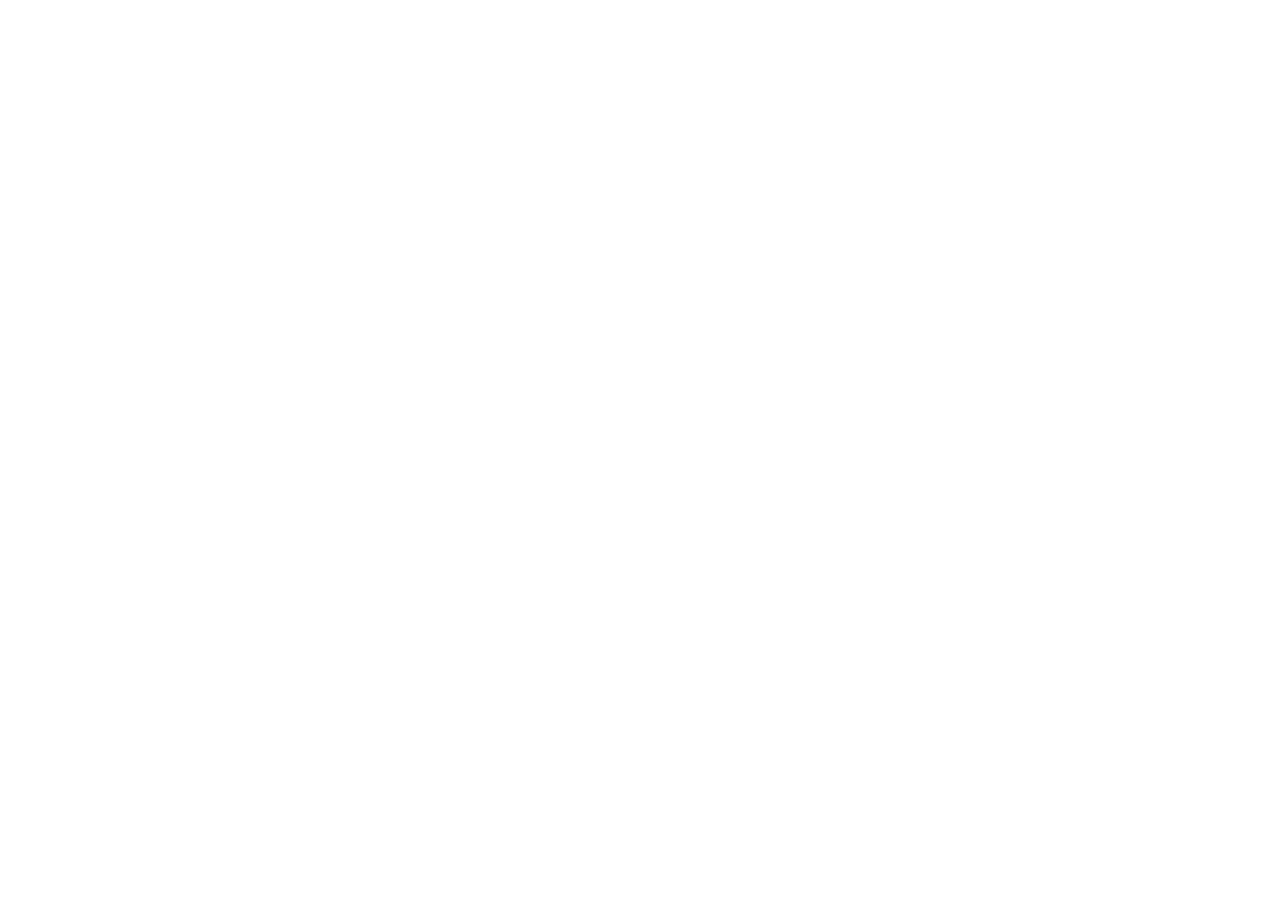
==== index.html @ d2d69a57 "premier commit" ====
<!DOCTYPE html>
<html lang="en">
<head>
    <meta charset="UTF-8">
    <meta name="viewport" content="width=device-width, initial-scale=1.0">
    <title>portfolio</title>
</head>
<body>
    
</body>
</html>
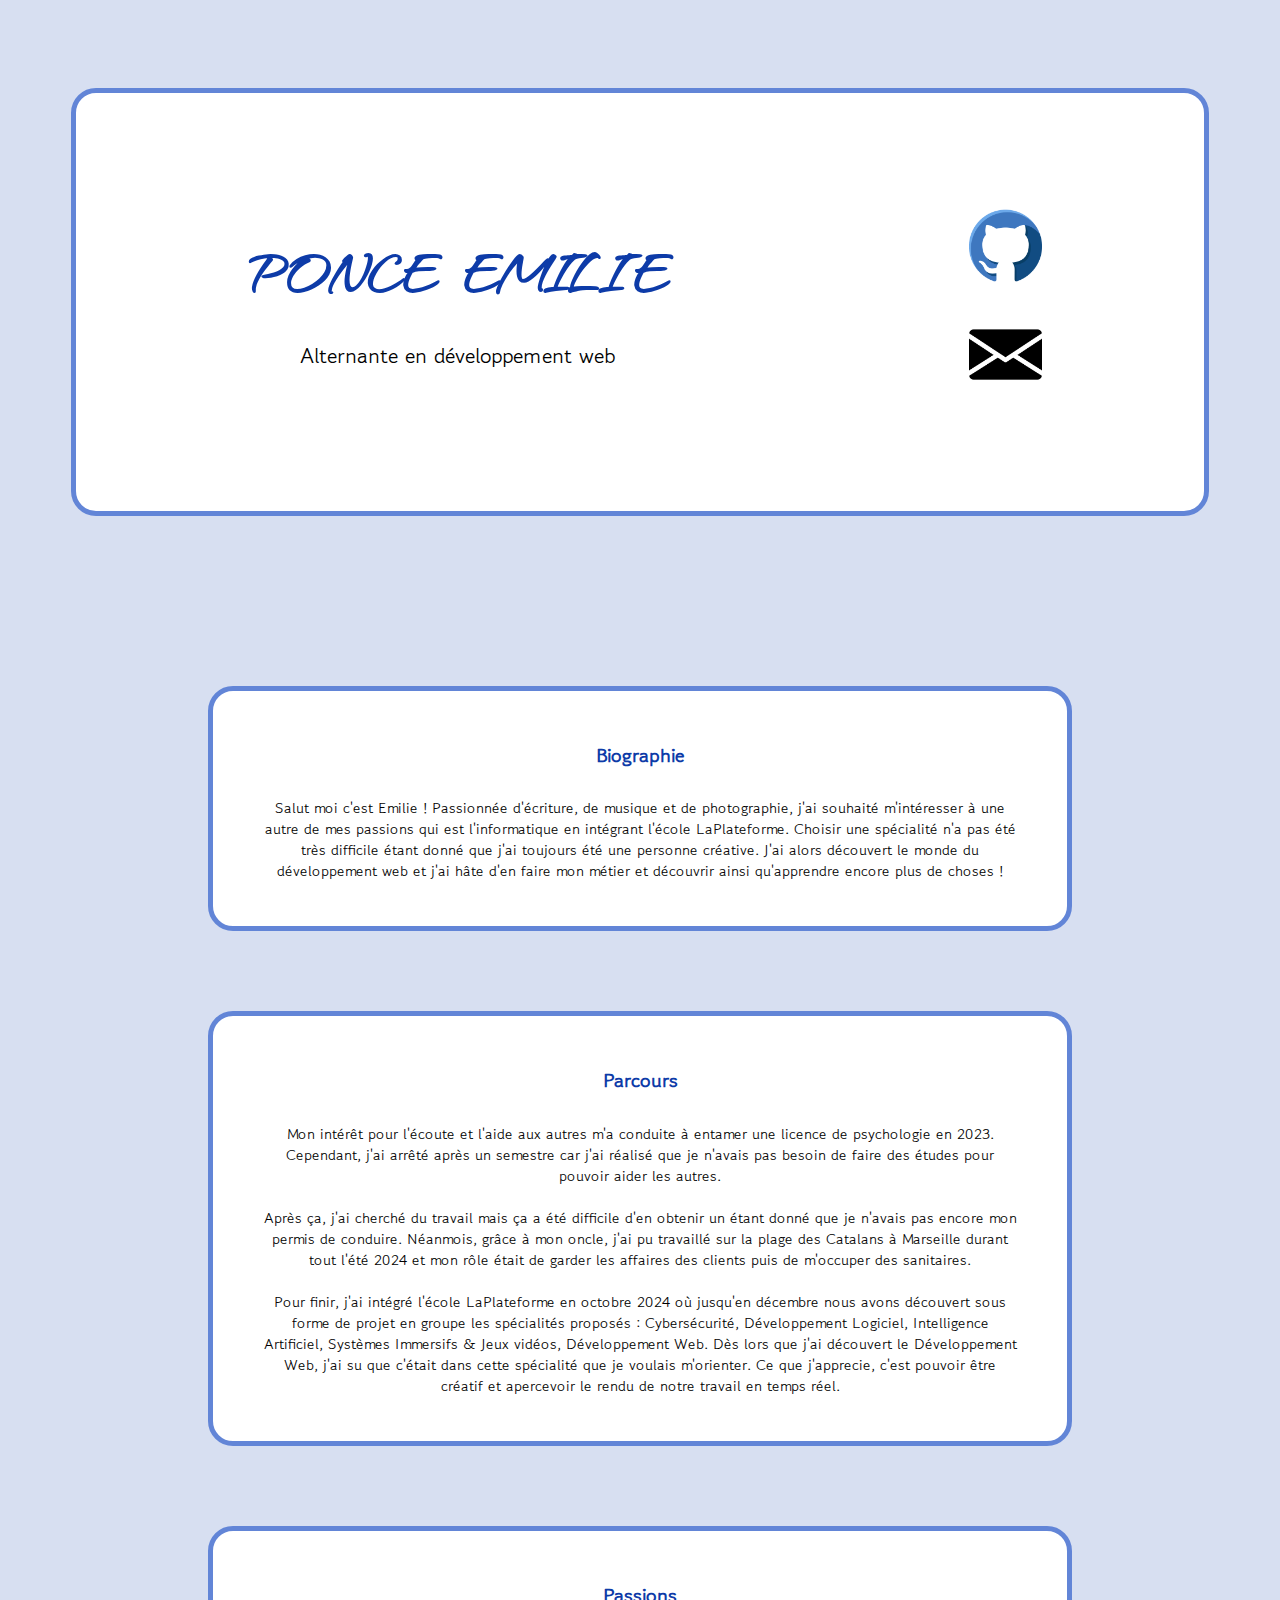
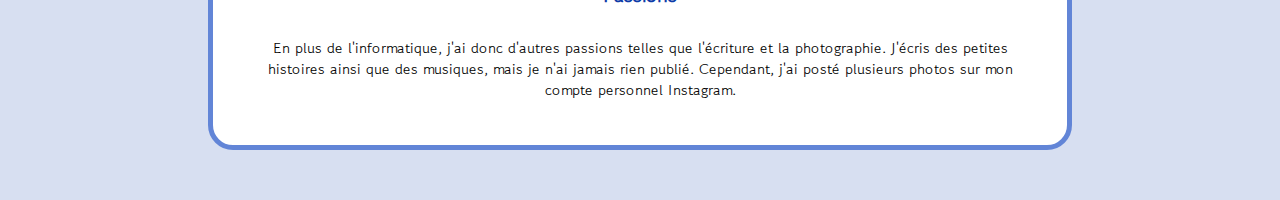
==== commit dd7756be: "j'ai pratiquement terminé" ====
--- a/index.html
+++ b/index.html
@@ -4,8 +4,78 @@
     <meta charset="UTF-8">
     <meta name="viewport" content="width=device-width, initial-scale=1.0">
     <title>portfolio</title>
+    <link rel="preconnect" href="https://fonts.googleapis.com">
+    <link rel="preconnect" href="https://fonts.gstatic.com" crossorigin>
+    <link href="https://fonts.googleapis.com/css2?family=UnifrakturMaguntia&display=swap" rel="stylesheet">
+    <link rel="preconnect" href="https://fonts.googleapis.com">
+    <link rel="preconnect" href="https://fonts.gstatic.com" crossorigin>
+    <link href="https://fonts.googleapis.com/css2?family=Emilys+Candy&family=Hurricane&display=swap" rel="stylesheet">
+    <link rel="preconnect" href="https://fonts.googleapis.com">
+    <link rel="preconnect" href="https://fonts.gstatic.com" crossorigin>
+    <link href="https://fonts.googleapis.com/css2?family=Gowun+Dodum&display=swap" rel="stylesheet">
+
+    <link rel="stylesheet" href="style.css">
 </head>
 <body>
-    
+
+<!--titre/statut/réseaux-->
+    <div class="profil">
+        <div class="pro">
+            <h1 class="nomprénom">
+                PONCE EMILIE
+            </h1>
+
+            <h3 class="sous-titre">
+                Alternante en développement web
+            </h3>
+        </div>
+
+            <div class="reseaux3">
+                <a href="https://github.com/emilie-ponce" alt="lien github">
+                    <img class="github" src="images/github.png" alt="photo github">
+                </a>
+                <a href="mailto:emilie.ponce@laplateforme.io" alt="lien email">
+                    <img class="gmail" src="images/email.png" alt="image gmail">
+                </a>
+            </div>
+        </div>
+    </div>
+
+<!--biographie-->
+    <div class="bio">
+        <h3 class="bio2">
+            Biographie           
+        </h3>
+
+        <p class="bio3">
+            Salut moi c'est Emilie ! Passionnée d'écriture, de musique et de photographie, j'ai souhaité m'intéresser à une autre de mes passions qui est l'informatique en intégrant l'école LaPlateforme. Choisir une spécialité n'a pas été très difficile étant donné que j'ai toujours été une personne créative. J'ai alors découvert le monde du développement web et j'ai hâte d'en faire mon métier et découvrir ainsi qu'apprendre encore plus de choses ! 
+        </p>
+    </div>
+
+<!--parcours-->
+    <div class="parcours">       
+        <h3 class="parcours2">
+            Parcours
+        </h3>
+        
+        <p class="parcours3">
+            Mon intérêt pour l'écoute et l'aide aux autres m'a conduite à entamer une licence de psychologie en 2023. Cependant, j'ai arrêté après un semestre car j'ai réalisé que je n'avais pas besoin de faire des études pour pouvoir aider les autres.<br><br> Après ça, j'ai cherché du travail mais ça a été difficile d'en obtenir un étant donné que je n'avais pas encore mon permis de conduire. Néanmois, grâce à mon oncle, j'ai pu travaillé sur la plage des Catalans à Marseille durant tout l'été 2024 et mon rôle était de garder les affaires des clients puis de m'occuper des sanitaires. <br><br> Pour finir, j'ai intégré l'école LaPlateforme en octobre 2024 où jusqu'en décembre nous avons découvert sous forme de projet en groupe les spécialités proposés : Cybersécurité, Développement Logiciel, Intelligence Artificiel, Systèmes Immersifs & Jeux vidéos, Développement Web. Dès lors que j'ai découvert le Développement Web, j'ai su que c'était dans cette spécialité que je voulais m'orienter. Ce que j'apprecie, c'est pouvoir être créatif et apercevoir le rendu de notre travail en temps réel. 
+        </p>
+    </div>
+
+<!--passions-->
+    <div class="passion">
+        <h3 class="passion2">
+            Passions
+        </h3>
+
+        <p class="passion3">
+            En plus de l'informatique, j'ai donc d'autres passions telles que l'écriture et la photographie. J'écris des petites histoires ainsi que des musiques, mais je n'ai jamais rien publié. Cependant, j'ai posté plusieurs photos sur mon compte personnel Instagram.
+        </p>
+    </div>
+
+
+
+
 </body>
 </html>--- a/style.css
+++ b/style.css
@@ -0,0 +1,118 @@
+body{
+    background-color: #d7dff1;
+}
+/*profil*/
+.profil{
+    border: solid 5px #6285d7;
+    background-color: white;
+    border-radius: 25px;
+    display: flex;
+    justify-content: center;
+    padding: 100px 15px 100px 15px;
+    margin: 5%;
+    margin-top: 7%;
+}
+.pro{
+    display: flex;
+    flex-direction: column;
+    width: 100%;
+}
+.nomprénom{
+    font-family: "Hurricane", serif;
+    font-size: 60px;
+    text-align: center;
+    margin-bottom: 0%;
+    color: #0d3ba8;
+}
+.sous-titre{
+    font-family: "Gowun Dodum", serif;
+    font-weight: 400;
+    font-size: 22px;
+    text-align: center;
+    margin-bottom: 40px;
+}
+
+/*réseaux-sociaux*/
+.reseaux{
+    display: flex;
+    flex-direction: column;
+    justify-content: center;
+    width: 50%;
+}
+.reseaux2{
+    text-align: center;
+    margin-bottom: 25px;
+}
+.reseaux3{
+    display: flex;
+    text-align: center;
+    flex-wrap: wrap;
+    align-items: center;
+    width: 50%;
+}
+.github{
+    width: 20%;
+}
+.gmail{
+    width: 20%;
+}
+
+/*biographie*/
+.bio{
+    border: solid 5px #6285d7;
+    background-color: white;
+    border-radius: 25px;
+    padding: 30px 50px 30px 50px;
+    margin: 170px 200px 80px 200px;
+    text-align: center;
+}
+.bio2{
+    font-family: "Gowun Dodum", serif;
+    font-size: 20px;
+    padding-bottom: 1%;
+    color: #0d3ba8;
+}
+.bio3{
+    font-family: "Gowun Dodum", serif;
+    font-size: 15px;
+}
+
+/*parcours*/
+.parcours{
+    border: solid 5px #6285d7;
+    background-color: white;
+    border-radius: 25px;
+    padding: 30px 50px 30px 50px;
+    text-align: center;
+    margin: 25px 200px 80px 200px;
+}
+.parcours2{
+    font-family: "Gowun Dodum", serif;
+    font-size: 20px;
+    padding-bottom: 1%;
+    color: #0d3ba8;
+}
+.parcours3{
+    font-family: "Gowun Dodum", serif;
+    font-size: 15px;
+}
+
+/*passions*/
+.passion{
+    border: solid 5px #6285d7;
+    background-color: white;
+    border-radius: 25px;
+    padding: 30px 50px 30px 50px;
+    text-align: center;
+    margin: 24px 200px 50px 200px;
+}
+.passion2{
+    font-family: "Gowun Dodum", serif;
+    font-size: 20px;
+    padding-bottom: 1%;
+    color: #0d3ba8;
+}
+.passion3{
+    font-family: "Gowun Dodum", serif;
+    font-size: 15px;
+}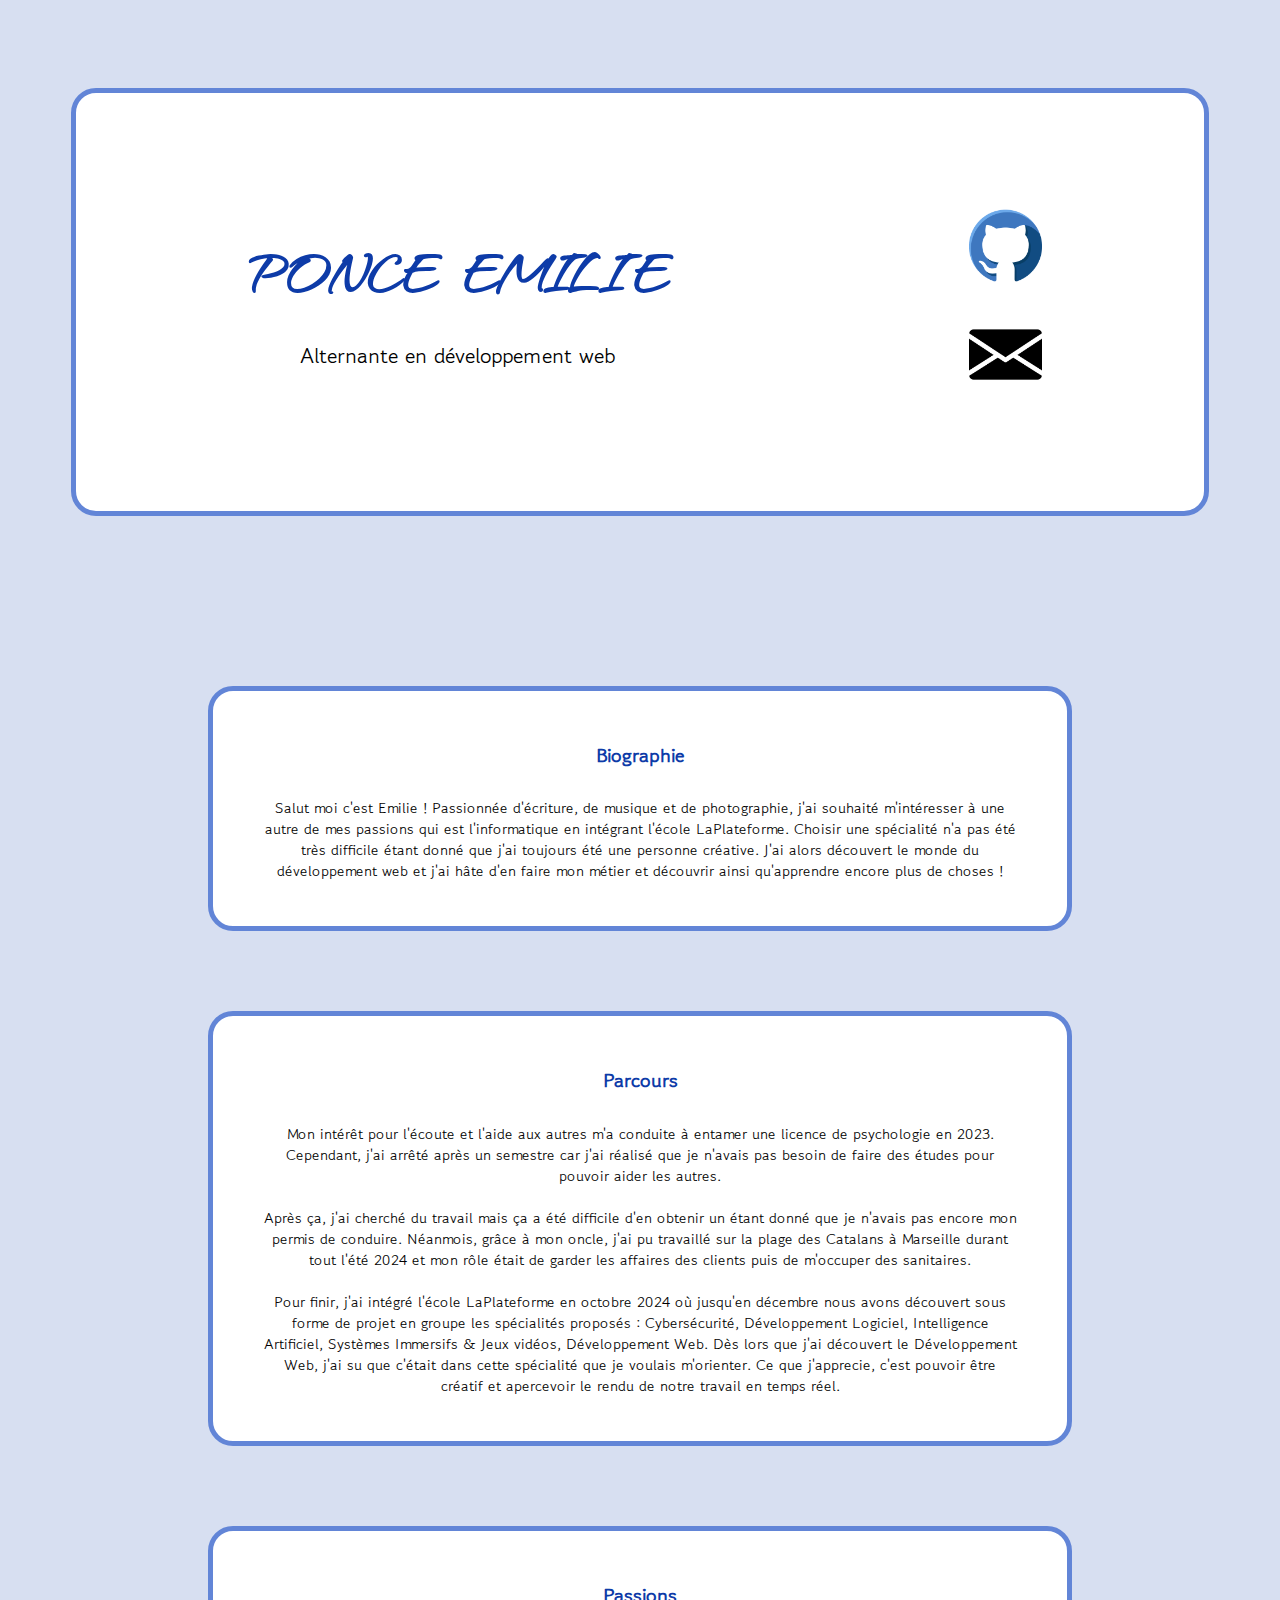
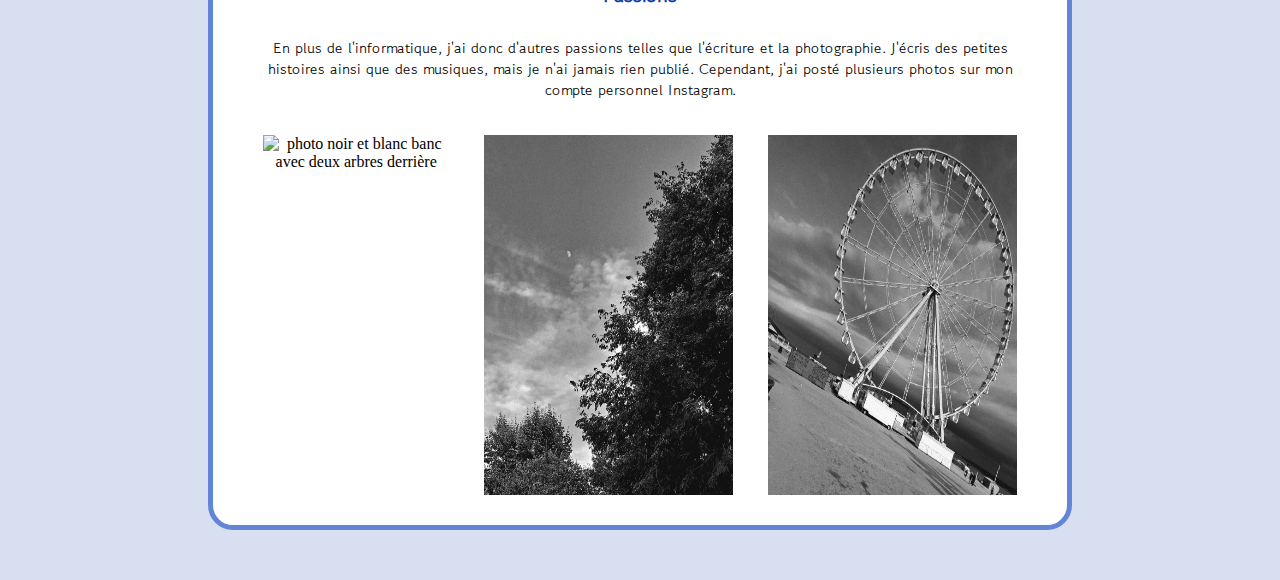
==== commit b64caf7a: "j'ai mit les trois photos pour la div images" ====
--- a/index.html
+++ b/index.html
@@ -72,6 +72,12 @@
         <p class="passion3">
             En plus de l'informatique, j'ai donc d'autres passions telles que l'écriture et la photographie. J'écris des petites histoires ainsi que des musiques, mais je n'ai jamais rien publié. Cependant, j'ai posté plusieurs photos sur mon compte personnel Instagram.
         </p>
+
+        <div class="images">
+            <img class="image1" src="images/image1.png" alt="photo noir et blanc banc avec deux arbres derrière">
+            <img class="image2" src="images/image2.png" alt="photo noir et blanc ciel avec lune">
+            <img class="image3" src="images/image3.png" alt="photo noir et blanc roue">
+        </div>
     </div>
 
 
--- a/style.css
+++ b/style.css
@@ -115,4 +115,24 @@
 .passion3{
     font-family: "Gowun Dodum", serif;
     font-size: 15px;
+    padding-bottom: 20px;
+}
+
+/*images*/
+.images{
+    display: flex;
+    gap: 35px;
+    justify-content: center;
+}
+.image1{
+    width: 33%;
+    height: 40vh;
+}
+.image2{
+    width: 33%;
+    height: 40vh;
+}
+.image3{
+    width: 33%;
+    height: 40vh;
 }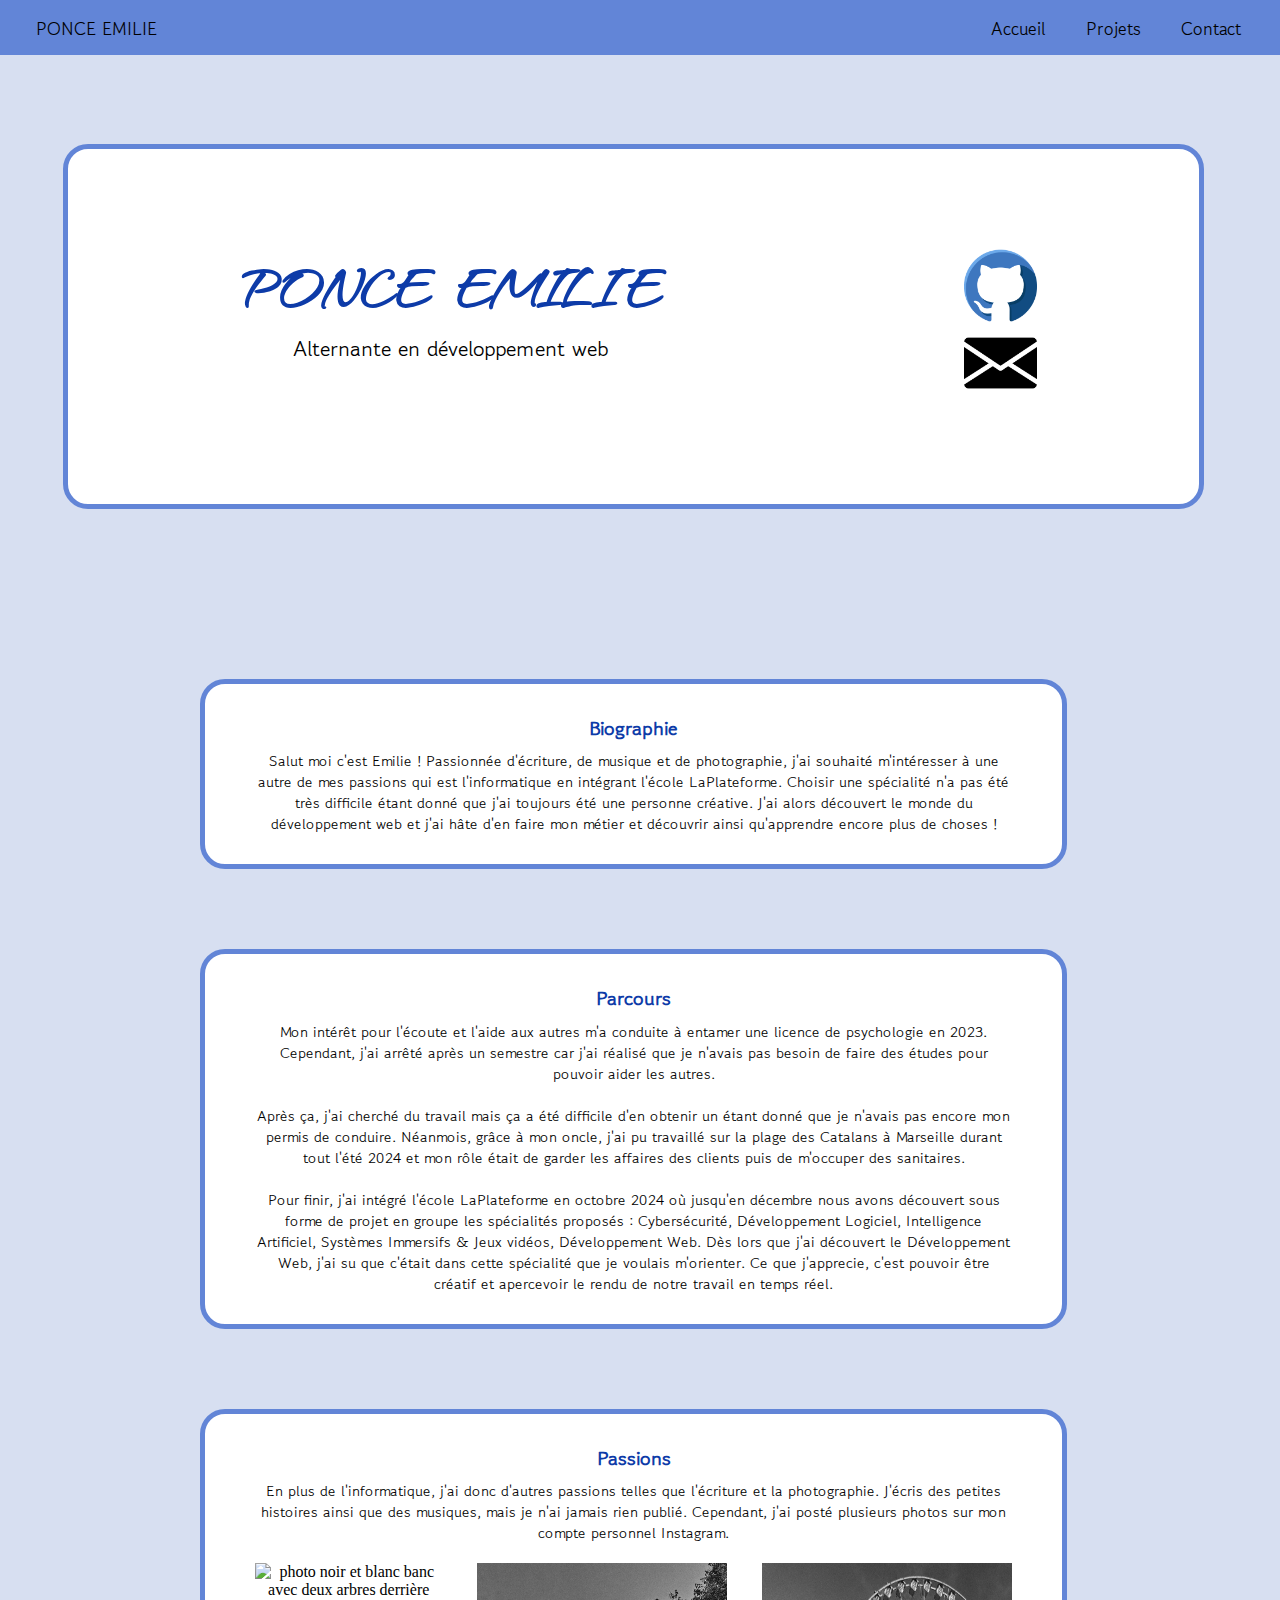
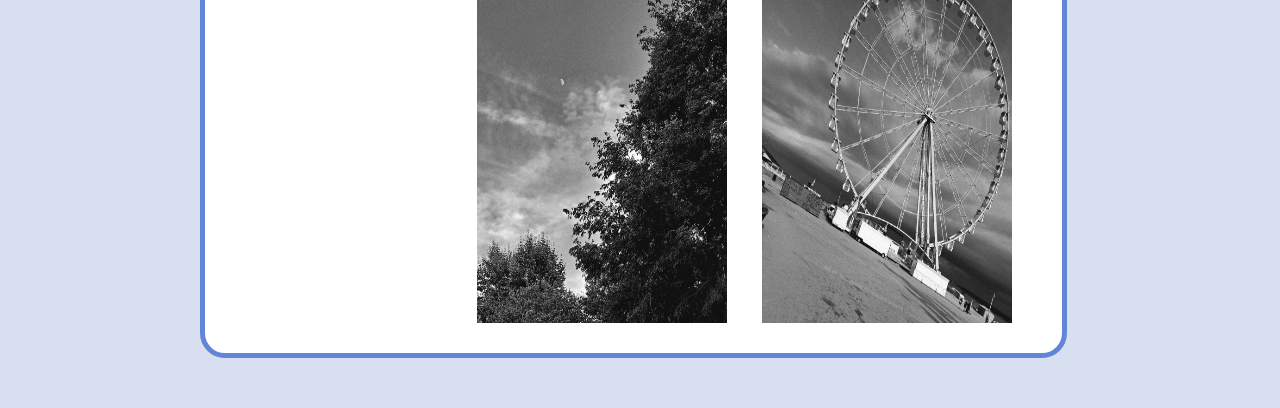
==== commit ac6cac72: "j'ai commencé la page projets et terminé la page contact" ====
--- a/index.html
+++ b/index.html
@@ -13,10 +13,19 @@
     <link rel="preconnect" href="https://fonts.googleapis.com">
     <link rel="preconnect" href="https://fonts.gstatic.com" crossorigin>
     <link href="https://fonts.googleapis.com/css2?family=Gowun+Dodum&display=swap" rel="stylesheet">
-
     <link rel="stylesheet" href="style.css">
 </head>
 <body>
+
+<!--haut de page-->
+    <header>
+        <ul>
+            <p class="nomprenom0">PONCE EMILIE</p>
+            <li><a class="lien" href="index.html">Accueil</a></li>
+            <li><a class="lien" href="projets.html">Projets</a></li>
+            <li><a class="lien" href="contact.html">Contact</a></li>
+        </ul>
+    </header>
 
 <!--titre/statut/réseaux-->
     <div class="profil">
@@ -80,6 +89,7 @@
         </div>
     </div>
 
+<!--projets-->
 
 
 
--- a/style.css
+++ b/style.css
@@ -1,7 +1,40 @@
+*{
+    margin: 0;
+    padding: 0;
+}
 body{
     background-color: #d7dff1;
-}
-/*profil*/
+    width: 99%;
+}
+/*haut de page*/
+.nomprenom0{
+   padding-right: 64%;
+   font-family: "Gowun Dodum", serif;
+   font-size: 18px;
+   color: black;
+}
+header{
+    height: fit-content;
+    background-color: #6285d7;
+    width: 101%;
+}
+ul{
+    display: flex;
+    justify-content: flex-end;
+    align-items: center;
+    gap: 40px;
+    list-style: none;  
+    height: 55px;
+    padding-right: 3%;
+}
+.lien{
+    font-family: "Gowun Dodum", serif;
+    font-size: 18px;
+    color: black;
+    text-decoration: none;
+}
+
+/*PAGE PROFIL*/
 .profil{
     border: solid 5px #6285d7;
     background-color: white;
@@ -135,4 +168,72 @@
 .image3{
     width: 33%;
     height: 40vh;
+}
+
+/*PAGE PROJETS*/
+.projets{
+    font-family: "Hurricane", serif;
+    text-align: center;
+    margin-top: 7%;
+    margin-bottom: 7%;
+    font-size: 40px;
+}
+.projets2{
+    border: solid 5px #6285d7;
+    background-color: white;
+    border-radius: 25px;
+    display: flex;
+    flex-direction: column;
+    text-align: center;
+    padding: 100px 15px 100px 15px;
+    margin: 5%;
+    margin-top: 7%;
+}
+.fansite{
+    font-family: "Gowun Dodum", serif;
+    font-size: 20px;
+    padding-bottom: 1%;
+    color: #0d3ba8;
+}
+
+/*PAGE CONTACT*/
+.formulaire{
+    border: solid 5px #6285d7;
+    background-color: white;
+    border-radius: 25px;
+    padding: 30px 50px 30px 50px;
+    margin: 40px 200px 30px 200px;
+    text-align: center;
+}
+.formulaire2{
+    font-family: "Hurricane", serif;
+    font-size: 50px;
+    font-weight: 500;
+    padding-bottom: 5%;
+    color: #0d3ba8;
+}
+.mail{
+    font-family: "Gowun Dodum", serif;
+    font-size: 15px;
+    padding-bottom: 1%;
+    color: #0d3ba8;
+}
+.input{
+    width: 28%;
+    height: 5vh;
+    border-radius: 25px;
+    border: solid #6285d7
+}
+textarea{
+    border-radius: 25px;
+    border: solid #6285d7;
+    width: 40%;
+}
+.send{
+    width: 10%;
+    height: 5vh;
+    border-radius: 25px;
+    border: solid #6285d7;
+    font-family: "Gowun Dodum", serif;
+    color: #0d3ba8;
 }